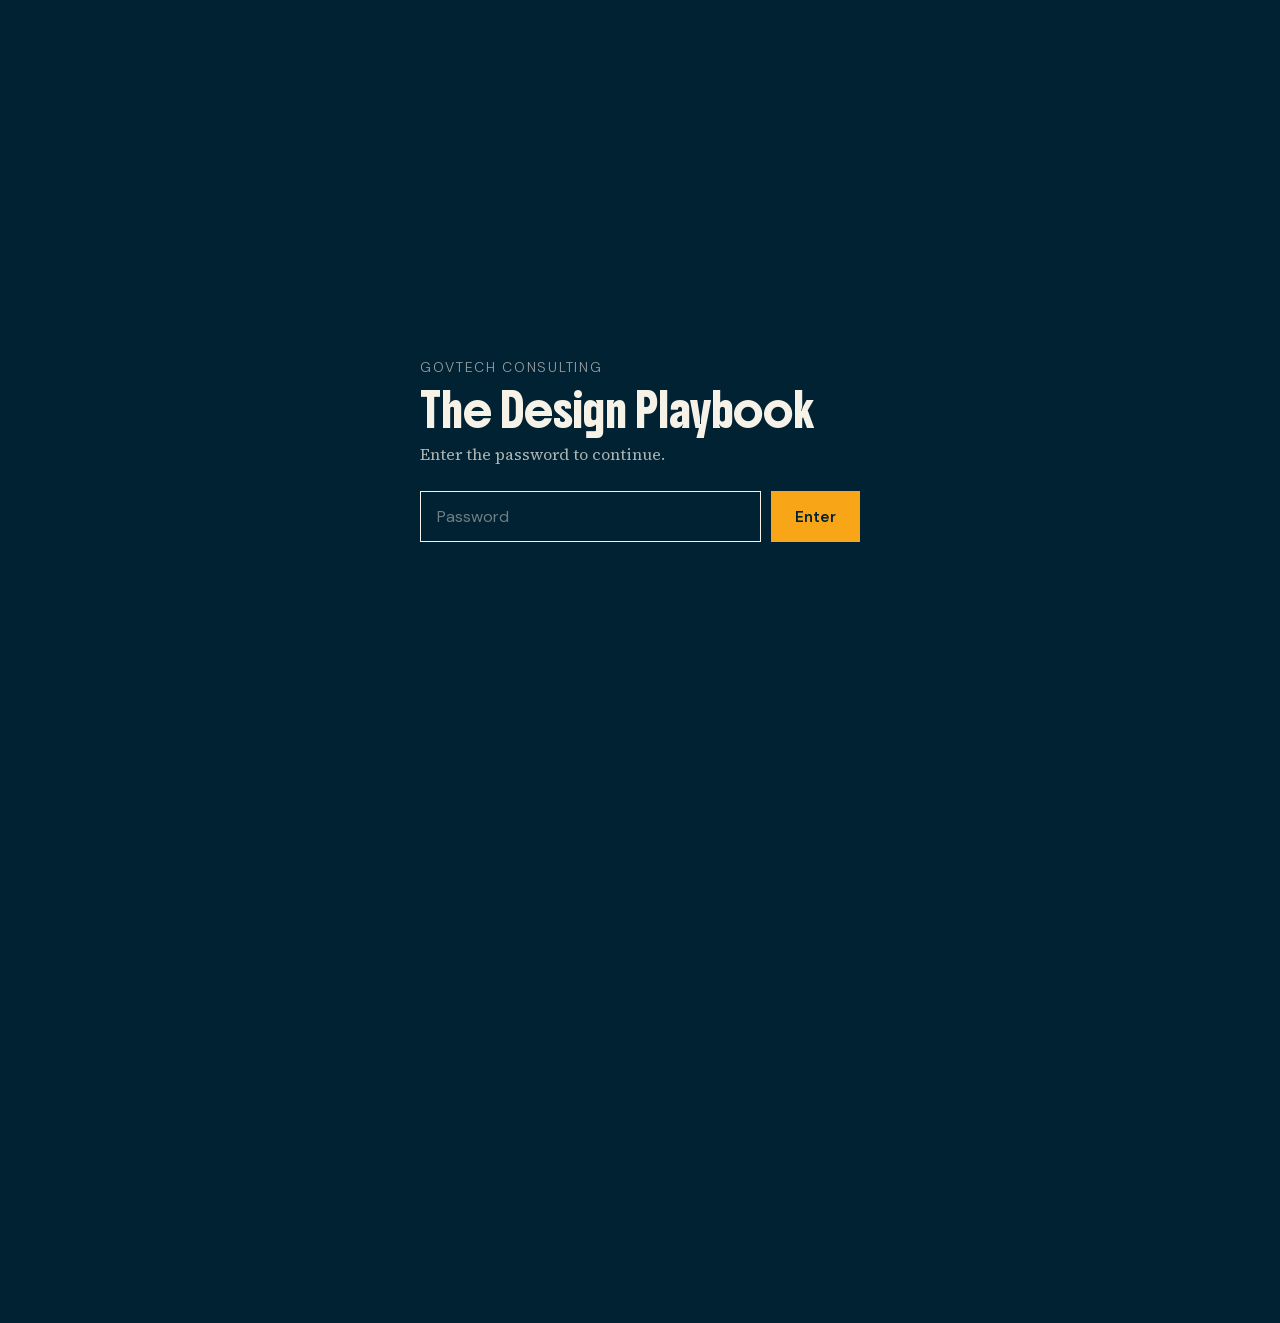
==== foreword.html @ 4722b7f3 "fix(foreword): title near rail + full-width banner on wide screens Move the title + banner out of th" ====
<!DOCTYPE html>
<html lang="en">
<head>
  <meta charset="UTF-8" />
  <meta name="viewport" content="width=device-width, initial-scale=1.0" />
  <title>Foreword — The Design Playbook</title>
  <meta name="description" content="Foreword to the GTC Design Playbook." />
  <link rel="icon" type="image/png" href="assets/favicon.png" />
  <link rel="preload" href="assets/fonts/DMSans.woff2" as="font" type="font/woff2" crossorigin />
  <link rel="preload" href="assets/fonts/Boldonse-Regular.woff2" as="font" type="font/woff2" crossorigin />
  <link rel="stylesheet" href="css/styles.css" />
  <link rel="stylesheet" href="css/chapter.css" />
  <script src="js/gate.js"></script>
</head>
<body>
  <!-- ───────────────────────── LEFT RAIL (fixed) ─────────────────────────
       The vertical divider runs the full height; the rotated label, the hamburger
       (opens the bookshelf Menu) and the search icon ride in the rail. Lives OUTSIDE
       #smooth-wrapper so it stays viewport-anchored, like the menu/pinwheel. -->
  <!-- Top header: logo (→ home) + hamburger (opens the bookshelf Menu) -->
  <header class="topbar">
    <a class="topbar__logo" href="index.html" aria-label="The GTC Design Playbook — home">
      <img src="assets/playbook_logo.svg" alt="The GTC Design Playbook" />
    </a>
    <button class="topbar__menu" type="button" data-menu-open aria-haspopup="dialog" aria-controls="menu" aria-label="Open playbook menu">
      <svg viewBox="0 0 24 24" width="24" height="24" fill="none" stroke="currentColor" stroke-width="2" stroke-linecap="round" stroke-linejoin="round" aria-hidden="true">
        <line class="bar bar-top" x1="3" y1="7" x2="21" y2="7" /><line class="bar bar-mid" x1="3" y1="12" x2="21" y2="12" /><line class="bar bar-bot" x1="3" y1="17" x2="21" y2="17" />
      </svg>
    </button>
  </header>

  <div class="rail" aria-label="Section navigation">
    <span class="rail__divider" aria-hidden="true"></span>
    <p class="rail__label">foreword</p>
  </div>

  <!-- ScrollSmoother wrapper — content scrolls; rail + menu stay fixed outside -->
  <div id="smooth-wrapper">
    <div id="smooth-content">
      <main class="playbook">
        <section class="page-body foreword chapter-panel--foreword">
          <!-- Title + banner are direct children of the full-width .page-body so they
               position against the viewport rail (not the centred 1440 canvas); only
               the copy stays inside the canvas. -->
          <h1 class="foreword__title reveal">Foreword</h1>
          <img class="foreword__graphic reveal" src="assets/foreword_Graphic.png"
               width="1440" height="291" alt="" />
          <div class="page-body__canvas">
            <article class="copy foreword__copy">
              <h2 class="subsection-head reveal">For us, the GTC Design Team</h2>
              <p class="reveal">This playbook is for us, the GovTech Consulting Design team. We focus on a specific part of design: discovery and creating the conditions for action. Not building, not developing. We work upstream, where the problem gets defined and the direction gets set. If you&rsquo;re on the team, this is your document.</p>

              <h2 class="subsection-head reveal">Open for a reason</h2>
              <p class="reveal">Because good thinking gets sharper with honest reactions. We made it public so anyone can read it, push back on it, or bring it up over a meal. That kind of conversation is exactly what we&rsquo;re hoping for.</p>

              <h2 class="subsection-head reveal">Not a methods guide</h2>
              <p class="reveal">You won&rsquo;t find research techniques or workshop instructions here. What you will find is our point of view: on what design actually is and where it&rsquo;s going, on why discovery is changing more dramatically than most people realise, on why prototyping means building to test and not building to release, on how the lines between design, product, and engineering are shifting, and on what it means to do all of this in government, for the public, at this particular moment in time.</p>

              <h2 class="subsection-head reveal">Always in draft</h2>
              <p class="reveal">This is not an excuse to leave things unfinished. It&rsquo;s a declaration that we are in a moment of genuine flux, learning by doing, testing what we believe, and updating this as we go. Every project is a prototype. So is this.</p>
            </article>
          </div>
        </section>
      </main>
    </div><!-- /#smooth-content -->
  </div><!-- /#smooth-wrapper -->

  <!-- ───────────────────────── MENU (bookshelf overlay) — shared with index.html ───────────────────────── -->
  <div class="menu" id="menu" role="dialog" aria-modal="true" aria-label="Playbook menu" hidden>
    <!-- Right-side drawer: scrim (click-to-close) + chalk card of chapter rows. Swipes in
         from the right; on close the rows fall away (see menuScene in js/main.js). The
         close control is the topbar hamburger (morphs to an X) / the scrim / Esc. -->
    <div class="menu__scrim" data-menu-close aria-hidden="true"></div>
    <nav class="menu__drawer" aria-label="Chapters" tabindex="-1">
      <p class="menu__eyebrow">The Design Playbook</p>
      <ul class="menu__list">
        <li class="menu__item">
          <a class="menu__row" data-href="why-we-exist.html" href="why-we-exist.html">
            <span class="menu__icon">
              <img class="menu__icon-base" src="assets/menu_1.svg" alt="" />
              <img class="menu__icon-hover" src="assets/menu_1_hover.svg" alt="" aria-hidden="true" />
            </span>
            <span class="menu__text">
              <span class="menu__num">01</span>
              <span class="menu__title">Why we exist, and the moment</span>
            </span>
          </a>
        </li>
        <li class="menu__item">
          <a class="menu__row" data-href="our-point-of-view.html" href="our-point-of-view.html">
            <span class="menu__icon">
              <img class="menu__icon-base" src="assets/menu_2.svg" alt="" />
              <img class="menu__icon-hover" src="assets/menu_2_hover.svg" alt="" aria-hidden="true" />
            </span>
            <span class="menu__text">
              <span class="menu__num">02</span>
              <span class="menu__title">Our point of view</span>
            </span>
          </a>
        </li>
        <li class="menu__item">
          <a class="menu__row" data-href="stages-of-a-project.html" href="stages-of-a-project.html">
            <span class="menu__icon">
              <img class="menu__icon-base" src="assets/menu_3.svg" alt="" />
              <img class="menu__icon-hover" src="assets/menu_3_hover.svg" alt="" aria-hidden="true" />
            </span>
            <span class="menu__text">
              <span class="menu__num">03</span>
              <span class="menu__title">Stages of a project</span>
            </span>
          </a>
        </li>
        <li class="menu__item">
          <span class="menu__row menu__row--soon" aria-disabled="true">
            <span class="menu__icon">
              <img class="menu__icon-base" src="assets/menu_4.svg" alt="" />
            </span>
            <span class="menu__text">
              <span class="menu__num">04</span>
              <span class="menu__title">How we work as a team</span>
              <span class="menu__soon">Coming soon</span>
            </span>
          </span>
        </li>
      </ul>
    </nav>
  </div>

  <script src="vendor/gsap.min.js"></script>
  <script src="vendor/ScrollTrigger.min.js"></script>
  <script src="vendor/ScrollSmoother.min.js"></script>
  <script src="vendor/CustomEase.min.js"></script>
  <script src="vendor/CustomWiggle.min.js"></script>
  <script type="module" src="js/main.js"></script>
  <script type="module" src="js/chapter.js"></script>
</body>
</html>
---- css/styles.css ----
/* ============================================================================
   GTC — The Design Playbook
   Header build · tokens, type system, layout, motion base
   ========================================================================== */

/* ---------- Fonts ---------- */
@font-face {
  font-family: "Boldonse";
  src: url("../assets/fonts/Boldonse-Regular.woff2") format("woff2");
  font-weight: 400;
  font-style: normal;
  font-display: swap;
}
@font-face {
  font-family: "DM Sans";
  src: url("../assets/fonts/DMSans.woff2") format("woff2-variations");
  font-weight: 100 1000;
  font-stretch: 75% 125%;
  font-style: normal;
  font-display: swap;
}
@font-face {
  font-family: "Source Serif 4";
  src: url("../assets/fonts/SourceSerif4.woff2") format("woff2-variations");
  font-weight: 200 900;
  font-style: normal;
  font-display: swap;
}
@font-face {
  font-family: "Source Serif 4";
  src: url("../assets/fonts/SourceSerif4-Italic.woff2") format("woff2-variations");
  font-weight: 200 900;
  font-style: italic;
  font-display: swap;
}

/* ---------- Tokens ---------- */
:root {
  --midnight: #012233;
  --chalk: #f6f2e7;

  /* Menu palette (Figma) */
  --blue: #4f94cf;
  --orange: #f9a518;
  --gray3: #c7c7cc;
  --book-dark: rgba(27, 31, 38, 0.72);
  --book-grad: linear-gradient(180deg, #4f94cf 59.62%, #aed3ed 100%); /* interactive book bg */
  --book-soon: #585a5c;    /* book 4 "coming soon" */

  /* Flower-petal + page accents (Figma) */
  --sky: #73aae5;          /* blue petal */
  --pink: #f394be;         /* pink petal */
  --skeleton: #d9d9d9;     /* TOC placeholder bars */
  --toc-gray: rgba(27, 31, 38, 0.47); /* inactive TOC row */

  --font-display: "Boldonse", system-ui, sans-serif;
  --font-sans: "DM Sans", system-ui, sans-serif;
  --font-serif: "Source Serif 4", Georgia, serif;

  /* Reference width = 1440. Fluid scale helper. */
  --ref: 1440;

  /* Title sizing (Opening_Title.svg native = 606 × 230) */
  --title-w: min(606px, 80vw);

  --ease-out: cubic-bezier(0.22, 1, 0.36, 1);
}

/* ---------- Reset ---------- */
*,
*::before,
*::after { box-sizing: border-box; }

html { -webkit-text-size-adjust: 100%; }

body {
  margin: 0;
  background: var(--chalk);
  color: var(--midnight);
  font-family: var(--font-sans);
  font-optical-sizing: auto;
  font-variation-settings: "opsz" 14;
  -webkit-font-smoothing: antialiased;
  text-rendering: optimizeLegibility;
  overflow-x: hidden;
}

img { display: block; max-width: 100%; }

/* ============================================================================
   TYPE SYSTEM  (letterSpacing tokens are % of font-size)
   ========================================================================== */

/* Subheading / eyebrow — DM Sans Light 20 / +2% / uppercase */
.eyebrow {
  margin: 0;
  font-family: var(--font-sans);
  font-weight: 300;
  font-size: clamp(0.75rem, 1.39vw, 1.25rem);
  line-height: 1;
  letter-spacing: 0.02em;
  text-transform: uppercase;
  color: var(--midnight);
}

/* Subtitle — DM Sans Medium 20 / 0 */
.subtitle {
  margin: 0;
  font-family: var(--font-sans);
  font-weight: 500;
  font-size: clamp(0.9375rem, 1.39vw, 1.25rem);
  line-height: 1.3;
  letter-spacing: 0;
  text-align: center;
}

/* Heading — DM Sans Bold 64 / 100% / −2% */
.heading {
  margin: 0;
  font-family: var(--font-sans);
  font-weight: 700;
  font-size: clamp(1.9rem, 3.05vw, 2.75rem);
  line-height: 1.04;
  letter-spacing: -0.02em;
  color: var(--midnight);
}

/* Body — Source Serif 4 Regular 16 / normal / −0.16px */
.body {
  font-family: var(--font-serif);
  font-weight: 400;
  font-size: 16px;
  line-height: normal;
  letter-spacing: -0.16px;
  color: #000;
}
.body p { margin: 0 0 1.5em; }
.body p:last-child { margin-bottom: 0; }

/* Quote — Source Serif 4 Italic 16 / normal / −0.16px */
.body__italic {
  font-style: italic;
  font-size: 16px;
  line-height: normal;
  letter-spacing: -0.16px;
  color: #000;
  margin-top: 2em !important;
}

/* ============================================================================
   HERO  (Cover 1 → reveal stage)  · reference frame 1440 × 1024
   ========================================================================== */
.hero {
  position: relative;
  height: 100svh;
  width: 100%;
}

.hero__stage {
  position: absolute;
  inset: 0;
  overflow: hidden;
}

/* Eyebrow — Figma top:49 / 1024 ≈ 4.78% (centred without transform, GSAP-safe) */
.eyebrow--top {
  position: absolute;
  top: 4.78vh;
  left: 0;
  right: 0;
  z-index: 2;
  text-align: center;
  white-space: nowrap;
}

/* Clouds — Rectangle_*.svg gradient blocks (0.3 opacity baked in), softly blurred and
   slowly drifting (cloudDrift in main.js). Positions = Figma visible top-left of each. */
.clouds {
  position: absolute;
  inset: 0;
  z-index: 0;
  pointer-events: none;
}
.cloud {
  --enter: 0;            /* load-in factor (0→1, raised by loadTl); ×edge-fade = opacity */
  position: absolute;
  height: auto;
  filter: blur(5px);
  will-change: transform, opacity;
}
.cloud--1 { left: 0;       top: 0;       width: 31.25vw; }  /* R1 (0,0) blue */
.cloud--2 { left: 14.17%;  top: 14.26vh; width: 31.25vw; }  /* R2 (204,146) orange */
.cloud--3 { left: 45.62%;  top: 0;       width: 31.25vw; }  /* R3 (657,−67→0) orange */
.cloud--4 { left: 57.57%;  top: 18.46vh; width: 31.25vw; }  /* R4 (829,189) orange */
.cloud--5 { left: 66.8%;   top: 4.78vh;  width: 33.19vw; }  /* R5 (962,49) blue */

/* Lockup row — pinwheel slot + title, centred as a group; shifts up on scroll (GSAP y).
   CSS centres it; main.js sets xPercent/yPercent so GSAP owns the transform. */
.lockup-row {
  position: absolute;
  left: 50%;
  top: 50%;
  z-index: 2;
  transform: translate(-50%, -50%);
  display: flex;
  align-items: center;
  gap: clamp(12px, 1.67vw, 24px);
  will-change: transform;
}
/* Slot — the 298² square the fixed pinwheel traveler aligns to (invisible spacer). */
.pinwheel-slot {
  display: block;
  flex: 0 0 auto;
  width: clamp(190px, 20.7vw, 298px);
  aspect-ratio: 1 / 1;
}
/* Title — Boldonse 55 / navy / +0.55px / uppercase, two lines (Figma line-height 85px). */
.lockup {
  margin: 0;
  font-family: var(--font-display);
  font-weight: 400;
  font-size: clamp(30px, 3.82vw, 55px);
  line-height: 1.45;
  letter-spacing: 0.01em;
  text-transform: uppercase;
  color: var(--midnight);
  white-space: nowrap;
}

/* Top-left brand mark — appears only in the after-scroll state (same SVG as the
   chapter-page topbar). Hidden on the cover; faded in by heroScene's master. */
.home-logo {
  position: absolute;
  top: clamp(28px, 4.7vh, 48px);
  left: clamp(22px, 3.3vw, 48px);
  z-index: 3;
  width: clamp(112px, 9.9vw, 142px);
  line-height: 0;
}
.home-logo img { width: 100%; height: auto; display: block; }

/* After-scroll reveal column (Figma "Text Box") — pinwheel slot + header + body,
   anchored in the band ABOVE the bottom shelf. Absolutely positioned so it never
   disturbs the cover lockup; hidden on load, revealed by the scroll master.
   Layout note: positioned with vh + sized with vh-aware clamps so it scales with the
   viewport height (px-sized content at a fixed vh top is what let the body run into the
   books on short/wide screens). `bottom` reserves the 340px shelf band + a gap, and the
   content vertically centres in the remaining band, biased high. */
.intro-reveal {
  position: absolute;
  top: 0;
  bottom: 340px;                       /* = the bottom shelf's height, so the band is
                                          exactly [viewport top → shelf top] and the
                                          content centres with equal space above/below */
  left: 50%;
  transform: translateX(-50%);
  z-index: 3;
  width: min(604px, 90vw);
  display: flex;
  flex-direction: column;
  align-items: center;
  justify-content: center;
  gap: clamp(10px, 1.9vh, 24px);
  text-align: center;
}
/* Scrolled pinwheel slot — the target the traveler shrinks to (invisible). vh-aware so
   it shrinks on short viewports along with the type. */
.pinwheel-slot--scrolled {
  width: clamp(72px, min(8.4vw, 12vh), 120px);
  aspect-ratio: 1 / 1;
}
/* Header — Boldonse, two lines, each clipped for the wipe reveal. Caps at 36 (Figma) but
   shrinks on short viewports so the block fits above the shelf. */
.intro__head {
  margin: 0;
  font-family: var(--font-display);
  font-weight: 400;
  font-size: clamp(22px, min(2.9vw, 4vh), 36px);
  line-height: 1.3;
  letter-spacing: 0;
  color: var(--midnight);
}
/* Boldonse's tall caps + descenders (comma, g) overflow the line box, so a bare
   overflow:hidden clip cuts the glyph tops/bottoms. Pad the clip box vertically to
   give them room (the span push-down measures this padded height, so it still hides). */
.intro__head .line {
  display: block;
  overflow: hidden;
  padding-block: 0.2em;
}
.intro__head .line > span { display: block; will-change: transform; }
/* Body — Source Serif / 518px / centred (Figma body copy). vh-aware so it shrinks a
   little on short viewports to keep the block clear of the shelf. */
.intro__body {
  width: min(518px, 100%);
  font-family: var(--font-serif);
  font-weight: 400;
  font-size: clamp(13px, min(1.1vw, 1.7vh), 16px);
  line-height: 1.5;
  letter-spacing: -0.32px;
  color: #000;
}
.intro__body p { margin: 0; }
.intro__body p + p { margin-top: 1.25em; }
.intro__body em { font-style: italic; }

/* Arrow — Figma top:934 / 1024 ≈ 91.2% ; native 57 × 45 */
.arrow {
  position: absolute;
  top: 91.2vh;
  left: 0;
  right: 0;
  z-index: 2;
  width: clamp(40px, 3.96vw, 57px);
  height: auto;
  margin-inline: auto;
}

/* ============================================================================
   HOME SHELF  (section books — rise in on scroll, settle flush to the bottom)
   Reuses the .book / .spine system; same 1022px centred group as the menu shelf.
   ========================================================================== */
.home-shelf {
  position: absolute;
  left: 50%;
  bottom: 0;
  z-index: 2;
  width: 1022px;                     /* 4×188 + 3×90 */
  height: 340px;
  transform: translateX(-50%);
}
/* Home books use a smaller icon than the menu → room for the date + clear spacing. */
.home-shelf .book__icon { width: 70px; height: 70px; }
/* Drop book 4's "(Coming soon)" down to the same level as the dates on books 1–3. */
.home-shelf .book__soon { margin-top: 46px; }

/* "Last updated:" line — hidden for now (kept in markup for easy re-enable). */
.book__updated {
  display: none;
  position: absolute;
  top: 208px;
  left: 50%;
  transform: translateX(-50%);
  width: 140px;
  text-align: center;
  font-family: var(--font-serif);
  font-style: italic;
  font-weight: 400;
  font-size: 13px;
  line-height: 1.3;
  letter-spacing: 0;
  color: rgba(246, 242, 231, 0.85);
}

/* ============================================================================
   PINWHEEL TRAVELER  (fixed, JS-controlled — rises in on load and aligns to
   the lockup slot, then idles spinning in the "wind")
   ========================================================================== */
.pinwheel {
  position: fixed;
  left: 0;
  top: 0;
  z-index: 5;
  pointer-events: none;
  will-change: transform;
}
.pinwheel__spin {
  width: 100%;
  transform-origin: 50% 50%;
  will-change: transform;
}
.pinwheel__spin img { width: 100%; height: auto; }

/* Load: the eyebrow / title / clouds / arrow stay hidden on bare chalk while the
   pinwheel rises + spins; the load timeline (main.js) reveals them once it settles.
   Reduced motion shows them immediately. (All home-only selectors.) */
.js .eyebrow--top,
.js .lockup,
.js .cloud,
.js #arrow { opacity: 0; }
/* The after-scroll reveal is hidden on the cover state (revealed by the scroll master).
   Hide the body's paragraphs (not the container) — the master animates the <p>s. */
.js .home-logo,
.js .intro__body p { opacity: 0; }
.js .intro__head .line > span { transform: translateY(110%); }
@media (prefers-reduced-motion: reduce) {
  /* No scroll choreography → present the after-scroll composition statically so the
     header/body copy is reachable. Clouds stay; the cover-only bits are hidden. */
  .js .cloud,
  .js .home-logo,
  .js .intro__body p { opacity: 1; }
  .js .eyebrow--top,
  .js .lockup,
  .js #arrow { opacity: 0; }
  .js .intro__head .line > span { transform: none; }
}

/* ============================================================================
   MAGNETIC BUTTON COMPONENT  ("True button")
   .mag-zone = the magnetic field · .mag-btn = pill (transform target) wrapping a
   .mag-btn__bg fill layer + a .label. On hover the pill and label parallax toward
   the cursor at different strengths (see magneticButtons() in main.js).
   Variants: --explore (Figma 2008:147 pill) · --back (menu back button).
   ========================================================================== */
.mag-zone {
  display: flex;
  align-items: center;
  justify-content: center;
}
.mag-btn {
  position: relative;
  display: flex;
  align-items: center;
  justify-content: center;
  border: none;
  border-radius: 999px;
  background: transparent;          /* fill lives on .mag-btn__bg */
  overflow: hidden;                 /* clip the parallaxing label to the pill */
  cursor: pointer;
  will-change: transform;
}
.mag-btn__bg {
  position: absolute;
  inset: 0;
  z-index: 0;
  border-radius: inherit;
}
.mag-btn .label {
  position: relative;
  z-index: 1;
  pointer-events: none;
  font-family: var(--font-sans);
  line-height: normal;
  text-transform: uppercase;
  white-space: nowrap;
  will-change: transform;
}
.mag-btn:focus-visible { outline: 2px solid var(--midnight); outline-offset: 4px; }

/* ============================================================================
   MENU  (right-side drawer overlay) — scrim + a chalk card that swipes in from the
   right. On close the chapter rows fall away while the card fades (see menuScene in
   js/main.js). One shared block per page (playbook + chapter pages). The bookshelf
   .book system below is kept — index.html's landing shelf still uses it.
   ========================================================================== */
.menu {
  position: fixed;
  inset: 0;
  z-index: 50;
  display: block;
}
.menu[hidden] { display: none; }

/* Dimmed backdrop — click to close (carries data-menu-close). */
.menu__scrim {
  position: absolute;
  inset: 0;
  background: rgba(1, 34, 51, 0.4);   /* midnight scrim */
  cursor: pointer;
}

/* The drawer — a floating card pinned to the top-right with even spacing, sized to
   its contents. overflow:visible so the rows can fall past it on close. The chalk
   panel itself is the ::before layer, faded independently of the falling rows via
   the GSAP-driven --card-bg-o (kept off the rows so they stay solid as they drop). */
.menu__drawer {
  --card-bg-o: 1;
  position: absolute;
  top: 16px;
  right: 16px;
  bottom: auto;
  width: clamp(320px, 92vw, 440px);
  color: var(--midnight);
  padding: clamp(20px, 3vh, 28px);
  overflow: visible;
  outline: none;
}
.menu__drawer::before {
  content: "";
  position: absolute;
  inset: 0;
  z-index: 0;
  background: var(--chalk);
  border-radius: 16px;                                 /* all four corners */
  box-shadow: 0 18px 50px rgba(1, 34, 51, 0.18);
  opacity: var(--card-bg-o, 1);
}

.menu__eyebrow {
  position: relative;
  z-index: 1;
  margin: 0 0 clamp(16px, 3.5vh, 30px);
  font-family: var(--font-sans);
  font-weight: 300;
  font-size: 14px;
  letter-spacing: 0.12em;
  text-transform: uppercase;
  color: var(--midnight);
  opacity: 0.6;
}

.menu__list {
  position: relative;
  z-index: 1;                /* above the ::before card so falling rows stay on top */
  list-style: none;
  margin: 0;
  padding: 0;
  display: flex;
  flex-direction: column;
}

/* A chapter row — mono icon left, number + title right. */
.menu__row {
  display: flex;
  align-items: center;
  gap: 18px;
  padding: clamp(14px, 2vh, 20px) 8px;
  text-decoration: none;
  color: var(--midnight);
  border-bottom: 1px solid rgba(1, 34, 51, 0.1);
  border-radius: 10px;
  transition: background 0.25s ease, color 0.25s ease, transform 0.25s ease;
}
.menu__item:last-child .menu__row { border-bottom: 0; }

.menu__icon {
  position: relative;
  flex: 0 0 auto;
  width: 56px;
  height: 56px;
}
.menu__icon img {
  position: absolute;
  inset: 0;
  width: 100%;
  height: 100%;
  object-fit: contain;
}
.menu__icon-hover { opacity: 0; transition: opacity 0.25s ease; }

.menu__text {
  display: flex;
  flex-direction: column;
  gap: 3px;
}
.menu__num {
  font-family: var(--font-sans);
  font-weight: 500;
  font-size: 12px;
  letter-spacing: 0.14em;
  opacity: 0.5;
}
.menu__title {
  font-family: var(--font-sans);
  font-weight: 600;
  font-size: clamp(18px, 2.4vw, 22px);
  line-height: 1.15;
  letter-spacing: -0.01em;
}
.menu__soon {
  font-family: var(--font-sans);
  font-weight: 500;
  font-size: 12px;
  opacity: 0.6;
  margin-top: 2px;
}

/* Hover / focus — orange accent, colour icon, slight nudge (interactive rows only). */
@media (hover: hover) {
  a.menu__row:hover {
    background: rgba(249, 165, 24, 0.1);
    color: var(--orange);
    transform: translateX(4px);
  }
  a.menu__row:hover .menu__icon-hover { opacity: 1; }
  a.menu__row:hover .menu__num { opacity: 0.85; }
}
a.menu__row:focus-visible {
  outline: 3px solid var(--orange);
  outline-offset: 2px;
  color: var(--orange);
}
a.menu__row:focus-visible .menu__icon-hover { opacity: 1; }

.menu__row--soon { opacity: 0.45; cursor: default; }

/* Decorative gray book-spines (the book_element_*.svg vectors), behind the books,
   bottom-aligned and shorter (294px) than the 340px cards. Placed in the 5 gaps. */
.shelf__spines { position: absolute; inset: 0; z-index: 0; }
.spine {
  position: absolute;
  bottom: 0;
  left: var(--x);
  width: var(--w);
  height: 294px;
}

/* ---- Book card (188 × 340, sharp corners) ---- */
.book {
  position: absolute;
  bottom: 0;
  left: var(--book-x);
  width: 188px;
  height: 340px;
  z-index: 1;
  padding: 0;
  border: 0;
  border-radius: 0;                  /* sharp corners */
  background: var(--book-grad);
  cursor: pointer;
  font: inherit;
  color: inherit;
  text-align: left;
  will-change: transform;
  transition: background 0.3s ease;
}
.book--soon { background: var(--book-soon); cursor: default; }

.book__inner {
  position: absolute;
  inset: 0;
  z-index: 1;                  /* content sits above the orange hover-fill overlay */
  overflow: hidden;
  will-change: transform;
}

/* Orange hover fill — a separate layer faded via opacity, so the change reads as a
   smooth cross-fade (a gradient→solid `background` transition can't interpolate). */
.book--interactive::before {
  content: "";
  position: absolute;
  inset: 0;
  z-index: 0;
  background: var(--orange);
  opacity: 0;
  transition: opacity 0.45s ease;
  pointer-events: none;
}

.book__num {
  position: absolute;
  top: 19px;
  left: 0;
  right: 0;
  text-align: center;
  font-family: var(--font-display);
  font-weight: 400;
  font-size: 36px;
  line-height: 1;
  color: var(--chalk);
}
.book__rule {
  position: absolute;
  top: 98px;
  left: 50%;
  transform: translateX(-50%);
  width: 140px;
  height: 2px;
  background: rgba(246, 242, 231, 0.55);
}
.book__title {
  position: absolute;
  top: 110px;
  left: 50%;
  transform: translateX(-50%);
  width: 140px;
  text-align: center;
  font-family: var(--font-sans);
  font-weight: 700;
  font-size: 20px;
  line-height: 1.3;
  letter-spacing: -0.4px;
  color: #fff;
}
/* "(Coming soon)" — italic serif, matching the "Last updated" style. */
.book__soon {
  display: block;
  margin-top: 11px;
  font-family: var(--font-serif);
  font-style: italic;
  font-weight: 400;
  font-size: 13px;
  line-height: 1.3;
  letter-spacing: 0;
  text-transform: none;
  color: rgba(246, 242, 231, 0.85);
}
.book__icon {
  position: absolute;
  bottom: 22px;
  left: 50%;
  transform: translateX(-50%);
  width: 100px;
  height: 100px;
}
.book__icon img {
  position: absolute;
  inset: 0;
  width: 100%;
  height: 100%;
  object-fit: contain;
  transition: opacity 0.45s ease;
}
.book__icon-hover { opacity: 0; }

/* Hover (interactive books only) — colour + icon swap. The raise (y) and sway
   (rotation) are owned by GSAP; .is-hover is set by JS and mirrored by :hover. */
@media (hover: hover) {
  .book--interactive:hover::before,
  .book--interactive.is-hover::before { opacity: 1; }
  .book--interactive:hover .book__icon-base,
  .book--interactive.is-hover .book__icon-base { opacity: 0; }
  .book--interactive:hover .book__icon-hover,
  .book--interactive.is-hover .book__icon-hover { opacity: 1; }
}
.book--interactive:focus-visible { outline: 3px solid var(--midnight); outline-offset: 3px; }

/* ---------- Password gate (js/gate.js) ----------
   While locked, the <html> carries .gtc-locked: hide the page entirely and show
   only the fixed gate overlay. The site modules don't boot while locked, so this
   is purely a visual cover — nothing animates behind it. */
html.gtc-locked { background: var(--midnight); }
html.gtc-locked body { visibility: hidden; }   /* hide the page; gate re-shows itself below */

.gtc-gate {
  visibility: visible;                          /* override the hidden body */
  position: fixed;
  inset: 0;
  z-index: 9999;
  display: grid;
  place-items: center;
  padding: 24px;
  background: var(--midnight);
}
.gtc-gate__card {
  width: min(440px, 100%);
  text-align: left;
}
.gtc-gate__eyebrow {
  margin: 0 0 14px;
  font-family: var(--font-sans);
  font-weight: 300;
  font-size: 14px;
  letter-spacing: 0.12em;
  text-transform: uppercase;
  color: rgba(246, 242, 231, 0.6);
}
.gtc-gate__title {
  margin: 0 0 12px;
  font-family: var(--font-display);
  font-weight: 400;
  font-size: clamp(22px, 3.4vw, 32px);
  line-height: 1.3;
  color: var(--chalk);
}
.gtc-gate__hint {
  margin: 0 0 26px;
  font-family: var(--font-serif);
  font-size: 16px;
  color: rgba(246, 242, 231, 0.7);
}
.gtc-gate__row { display: flex; gap: 10px; }
.gtc-gate__input {
  flex: 1;
  min-width: 0;
  padding: 14px 16px;
  border: 1px solid rgba(246, 242, 231, 0.3);
  background: transparent;
  color: var(--chalk);
  font-family: var(--font-sans);
  font-size: 16px;
  outline: none;
}
.gtc-gate__input::placeholder { color: rgba(246, 242, 231, 0.45); }
.gtc-gate__input:focus { border-color: var(--chalk); }
.gtc-gate__btn {
  flex: none;
  padding: 14px 24px;
  border: 0;
  cursor: pointer;
  background: var(--orange);
  color: var(--midnight);
  font-family: var(--font-sans);
  font-weight: 600;
  font-size: 15px;
  letter-spacing: 0.02em;
  transition: background 0.2s ease;
}
.gtc-gate__btn:hover { background: #ffb733; }
.gtc-gate__error {
  margin: 16px 0 0;
  font-family: var(--font-sans);
  font-size: 14px;
  color: #ff9b9b;
}
.gtc-gate--shake .gtc-gate__card { animation: gtc-shake 0.4s; }
@keyframes gtc-shake {
  10%, 90% { transform: translateX(-2px); }
  20%, 80% { transform: translateX(4px); }
  30%, 50%, 70% { transform: translateX(-8px); }
  40%, 60% { transform: translateX(8px); }
}
@media (prefers-reduced-motion: reduce) {
  .gtc-gate--shake .gtc-gate__card { animation: none; }
}
---- css/chapter.css ----
/* ============================================================================
   "Why we exist, and the moment" — interior page
   Layered on top of styles.css (tokens, @font-face, type system, .menu/.book,
   .mag-zone all come from there). Reference frame = 1440 wide; hero band 1024.
   ========================================================================== */

body { background: var(--chalk); }

/* ---------------------------------------------------------------------------
   Left rail (fixed) — divider + rotated label + hamburger (opens menu) + search
   --------------------------------------------------------------------------- */
.rail {
  position: fixed;
  inset: 0 auto 0 0;          /* top:0 bottom:0 left:0 */
  width: 94px;
  z-index: 40;
  pointer-events: none;        /* only the controls catch the pointer */
}
.rail > * { pointer-events: auto; }

.rail__divider {
  position: absolute;
  top: 96px;                   /* starts below the top header so the logo never crosses it */
  bottom: 0;
  right: 0;
  width: 1px;
  background: rgba(1, 34, 51, 0.15);
}

/* Vertical label, reads bottom → top — anchored to the bottom of the viewport.
   Rotated -90° about its left-top, so it grows upward from that origin; placing the
   origin 24px from the bottom puts the first letter 24px above the bottom edge. */
.rail__label {
  position: absolute;
  top: calc(100% - 40px);      /* origin 40px from the viewport bottom (JS keeps it in sync) */
  left: 36px;
  margin: 0;
  transform-origin: left top;
  transform: rotate(-90deg);
  white-space: nowrap;
  font-family: var(--font-sans);
  font-weight: 300;
  font-size: 20px;
  line-height: 1;
  letter-spacing: 0.4px;       /* +2% of 20px */
  text-transform: uppercase;
  color: var(--rail-fg, var(--midnight));   /* chalk on dark heroes */
}

/* Hamburger — blue square, vertically centred in the rail */
.rail__menu {
  position: absolute;
  left: 0;
  top: 50%;
  transform: translateY(-50%);
  width: 94px;
  height: 95px;
  display: grid;
  place-items: center;
  border: 0;
  background: var(--blue);
  color: #fff;
  cursor: pointer;
  transition: background 0.25s ease;
}
.rail__menu:hover { background: #3f86c4; }
.rail__menu:focus-visible { outline: 3px solid var(--midnight); outline-offset: 3px; }

/* Search — bare icon, 20px above the rail bottom */
.rail__search {
  position: absolute;
  left: 50%;
  transform: translateX(-50%);
  bottom: 20px;
  width: 50px;
  height: 50px;
  display: grid;
  place-items: center;
  border: 0;
  background: transparent;
  color: var(--rail-fg, var(--midnight));   /* chalk on dark heroes */
  cursor: pointer;
}
.rail__search:focus-visible { outline: 2px solid var(--midnight); outline-offset: 4px; }
.lucide { display: block; }

/* The rail (divider + bottom label) shows only over the chalk body. JS (railReveal in
   js/chapter.js) is the single owner of its clip: it clips the rail to the chalk band so
   the coloured chapter heroes occlude it — the incoming hero rising over the outgoing
   chapter eats the rail bottom→top, just as it covers the rest of that chapter. */
.rail { will-change: clip-path; }

/* ---------------------------------------------------------------------------
   Top header — logo (→ home) top-left, hamburger (opens the Menu) top-right.
   Fixed over the coloured hero and the body; ABOVE the menu overlay (z 50) so the
   hamburger stays visible/clickable and morphs to an X while the drawer is open.
   --------------------------------------------------------------------------- */
.topbar {
  position: fixed;
  top: 0;
  left: 0;
  right: 0;
  z-index: 60;
  display: flex;
  align-items: center;
  justify-content: space-between;
  padding: clamp(20px, 2.6vh, 30px) clamp(22px, 3vw, 44px);
  pointer-events: none;          /* only the controls catch the pointer */
}
.topbar__logo,
.topbar__menu { pointer-events: auto; }
.topbar__logo { display: block; }
.topbar__logo img { display: block; width: clamp(118px, 11vw, 157px); height: auto; }
.topbar__menu {
  display: grid;
  place-items: center;
  width: 24px;
  height: 24px;
  padding: 0;
  border: 0;
  background: transparent;
  color: var(--midnight);
  cursor: pointer;
}
.topbar__menu:focus-visible { outline: 2px solid var(--midnight); outline-offset: 4px; }

/* ---------------------------------------------------------------------------
   HERO (orange cover)
   --------------------------------------------------------------------------- */
.page-hero {
  position: relative;
  min-height: 100vh;
  background: var(--hero-bg, var(--orange));   /* per-chapter theme (default C1 orange) */
  overflow: hidden;
}
.page-hero__title {
  position: absolute;
  left: clamp(22px, 3vw, 44px);          /* hug the left, aligned with the topbar logo */
  top: auto;
  bottom: clamp(40px, 7vh, 88px);        /* hug the bottom */
  margin: 0;
  font-family: var(--font-display);
  font-weight: 400;
  font-size: clamp(2.2rem, 5.2vw, 75px);
  line-height: 1.6;                      /* number + title stack */
  color: var(--hero-title, var(--chalk));
  z-index: 1;                            /* sits above the hero graphic */
}
/* Each span is one logical line; nowrap keeps single-phrase titles (C2/C3) on one row.
   C1's three short spans are unaffected. */
.page-hero__title span { display: block; white-space: nowrap; }

.hero-flower {
  position: absolute;
  top: 0;
  right: 0;                       /* anchored to the top-right corner */
  width: var(--flower-w, min(700px, 70vw));   /* per-chapter; default 700px, scales down */
  aspect-ratio: var(--flower-aspect, 549 / 554);
  z-index: 0;                     /* background layer, behind the title */
}
.hero-flower__spin { width: 100%; height: 100%; transform-origin: 50% 50%; will-change: transform; }
.hero-flower img { display: block; width: 100%; height: 100%; overflow: visible; }

/* ---------------------------------------------------------------------------
   BODY
   --------------------------------------------------------------------------- */
.page-body {
  position: relative;
  background: var(--chalk);
  padding-top: 48px;            /* 1024 hero band → 1072 first content row */
  padding-bottom: 180px;
}
.page-body__canvas {
  position: relative;
  width: min(1440px, 100%);
  margin-inline: auto;
}
/* display:contents → toc/flowercol participate directly in the canvas layout. */
.body-left { display: contents; }

/* ----- Table of contents (left column — pinned to follow scroll) -----
   Floated (in normal flow) so ScrollTrigger can pin it — CSS sticky/fixed can't
   survive the ScrollSmoother transform, and pinning fails on absolute/grid/flex
   children. The pin (js/why-we-exist.js) holds it through the body, then releases. */
.toc {
  float: left;
  width: 328px;
  margin-left: 132px;
}
.toc__label {
  margin: 0 0 9px;
  font-family: var(--font-sans);
  font-weight: 300;
  font-size: 16px;
  line-height: 1;
  letter-spacing: 0.02em;
  text-transform: uppercase;
  color: var(--midnight);
}
.toc__progress {
  position: relative;
  width: 161px;
  height: 11px;
  border-radius: 10px;
  background: var(--skeleton);
  overflow: hidden;
}
.toc__progress-fill {
  position: absolute;
  left: 0;
  top: 0;
  height: 100%;
  width: 38%;                  /* start; JS tracks scroll */
  border-radius: 10px;
  background: var(--accent, var(--orange));
}
.toc__list {
  list-style: none;
  margin: 12px 0 0;
  padding: 0;
  display: flex;
  flex-direction: column;
  gap: 5px;
}
.toc__list li { display: flex; flex-direction: column; gap: 5px; }

.toc__row {
  display: flex;
  align-items: center;
  gap: 14px;
  width: 305px;
  height: 60px;
  padding: 0 18px;
  background: var(--toc-gray);
  text-decoration: none;
  transition: background 0.3s ease;
}
.toc__row.is-active { background: var(--accent, var(--orange)); }
.toc__row:focus-visible { outline: 3px solid var(--midnight); outline-offset: 2px; }
.toc__num {
  flex: none;
  font-family: var(--font-display);
  font-weight: 400;
  font-size: 15px;
  line-height: 1;
  color: var(--chalk);
}
.toc__rule { flex: none; width: 1px; height: 45px; background: rgba(255, 255, 255, 0.65); }
.toc__title {
  font-family: var(--font-sans);
  font-weight: 600;
  font-size: 15px;
  line-height: 1.1;
  letter-spacing: -0.3px;
  text-transform: uppercase;
  color: #fff;
}

/* skeleton placeholder bars */
.toc__skeleton {
  display: block;
  width: 305px;
  height: 15px;
  background: var(--skeleton);
}
.toc__skeleton--b { width: 293px; margin-left: 12px; }
.toc__skeleton--e { width: 293px; margin-left: 12px; }
.toc__skeleton--f { width: 281px; margin-left: 18px; }

/* Sub-section rows — thinner "stacked books" under a section; accordion-opened
   only for the section you're reading (height animated by JS). Same row language
   as the main rows, just slimmer + indented + a lighter resting shade. */
.toc__sub {
  list-style: none;
  margin: 0;
  padding: 0;
  height: 0;            /* collapsed by default; JS animates to auto */
  overflow: hidden;
}
.toc__sub li { display: block; }
.toc__subrow {
  display: flex;
  align-items: center;
  width: 285px;                       /* narrower; right edge aligns with main rows */
  min-height: 34px;                   /* slimmer than the 60px main row */
  margin: 5px 0 0 20px;               /* stack gap + indent under the parent */
  padding: 6px 14px;
  background: rgba(27, 31, 38, 0.40); /* lighter than the main inactive row */
  text-decoration: none;
  transition: background 0.25s ease;
}
.toc__subrow:hover { background: rgba(27, 31, 38, 0.52); }
.toc__subrow.is-active { background: var(--accent, var(--orange)); }
.toc__subrow:focus-visible { outline: 2px solid var(--midnight); outline-offset: 2px; }
.toc__subtitle {
  font-family: var(--font-sans);
  font-weight: 600;
  font-size: 12px;
  line-height: 1.15;
  letter-spacing: 0.01em;
  text-transform: uppercase;
  color: #fff;
}

/* ----- Body copy (right column) ----- */
.copy {
  margin-left: 626px;
  width: 604px;
  padding-top: 78px;           /* 1150 − 1072 */
  color: var(--midnight);
}
.copy__heading {
  margin: 0 0 24px;
  font-family: var(--font-display);
  font-weight: 400;
  font-size: clamp(2rem, 3.35vw, 48px);
  line-height: 88px;            /* 183.333% of 48px — generous box, no glyph clipping */
  color: var(--accent, var(--orange));
}
.section-head {
  margin: 1.7em 0 0.55em;
  font-family: var(--font-sans);
  font-weight: 600;
  font-size: clamp(1.5rem, 2.2vw, 2rem);   /* H3 — 32px max, rem-based, 24px floor on mobile */
  line-height: 1.1;
  letter-spacing: -0.3px;
  color: var(--accent, var(--orange));
  scroll-margin-top: 120px;     /* anchor offset for TOC click-to-scroll */
}
.copy > .section-head:first-of-type { margin-top: 0; }
.copy p {
  margin: 0 0 1.1em;
  font-family: var(--font-serif);
  font-weight: 400;
  font-size: 16px;
  line-height: 1.45;
  letter-spacing: -0.16px;
  color: var(--midnight);
}
.copy p strong { font-weight: 700; }
.copy li strong { font-weight: 700; }   /* bold serif lead-ins on point-form bullets */

/* Lead — the opening paragraph of a chapter body (a touch larger) */
.copy .lead {
  font-size: 18px;
  line-height: 1.5;
  margin-bottom: 1.4em;
}

/* Sub-section heading — named sub-points within a section (secondary to .section-head) */
.subsection-head {
  margin: 1.5em 0 0.5em;
  font-family: var(--font-sans);
  font-weight: 600;
  font-size: clamp(1.25rem, 1.6vw, 1.375rem);   /* H4 — 22px max, rem-based */
  line-height: 1.25;
  letter-spacing: -0.2px;
  color: var(--midnight);
  scroll-margin-top: 120px;     /* anchor offset for TOC sub-link clicks */
}

/* Lists — serif body, custom markers */
.copy ul,
.copy ol {
  margin: 0 0 1.1em;
  padding: 0;
  list-style: none;
}
.copy li {
  position: relative;
  padding-left: 22px;
  margin-bottom: 0.5em;
  font-family: var(--font-serif);
  font-size: 16px;
  line-height: 1.5;
  letter-spacing: -0.16px;
  color: var(--midnight);
}
.copy ul > li::before {
  content: "";
  position: absolute;
  left: 4px;
  top: 0.62em;
  width: 6px;
  height: 6px;
  border-radius: 50%;
  background: var(--accent, var(--orange));
}
.copy ol { counter-reset: copy-ol; }
.copy ol > li { padding-left: 30px; counter-increment: copy-ol; }
.copy ol > li::before {
  content: counter(copy-ol) ".";
  position: absolute;
  left: 0;
  top: 0;
  font-family: var(--font-sans);
  font-weight: 600;
  font-size: 15px;
  color: var(--accent, var(--orange));
}

/* Stage callouts — side-by-side cards (Activities / Outputs / Artifacts) with a
   serif-bold heading (no all-caps eyebrow). */
.copy .callouts {
  display: grid;
  grid-template-columns: 1fr 1fr;
  gap: 18px;
  margin: 2em 0;
}
.copy .callout {
  padding: 24px 26px 22px;
  background: rgba(1, 34, 51, 0.035);
  border: 1px solid rgba(1, 34, 51, 0.08);
}
.copy .callout__label {
  margin: 0 0 12px;
  font-family: var(--font-sans);
  font-weight: 600;
  font-size: 12px;
  letter-spacing: 0.08em;
  text-transform: uppercase;
  color: var(--accent, var(--orange));
}
.copy .callout ul { margin: 0; }              /* reuse the .copy li markers */
.copy .callout li { margin-bottom: 0.5em; }
.copy .callout li:last-child { margin-bottom: 0; }

/* Figure note — describes a diagram that isn't drawn yet (text-only aside) */
.figure-note {
  margin: 1.4em 0;
  padding: 16px 18px;
  border: 1px dashed rgba(1, 34, 51, 0.25);
  border-radius: 4px;
  background: rgba(1, 34, 51, 0.025);
  font-family: var(--font-serif);
  font-size: 15px;
  line-height: 1.5;
  color: rgba(1, 34, 51, 0.78);
}
.figure-note b {
  display: block;
  margin-bottom: 4px;
  font-family: var(--font-sans);
  font-weight: 600;
  font-size: 12px;
  letter-spacing: 0.08em;
  text-transform: uppercase;
  color: var(--accent, var(--orange));
}

/* Diagram figure — the rendered SVG diagram (C3). Shows at its natural width, capped to
   the copy column and centred (small diagrams stay small), with generous vertical room. */
.figure {
  margin: clamp(48px, 9vh, 88px) 0;
}
.figure__img {
  display: block;
  max-width: 100%;
  height: auto;
  margin-inline: auto;
}

/* Section divider — a small, subtle per-chapter graphic between sections (01/02/03),
   centred, with a little top/bottom breathing room. */
.section-divider {
  padding: clamp(22px, 4.5vh, 46px) 0;
}
.section-divider img {
  display: block;
  width: clamp(110px, 24%, 150px);
  height: auto;
  margin-inline: auto;
  opacity: 0.2;
}

/* Source note — small muted citation */
.source-note {
  display: block;
  margin: -0.4em 0 1.3em;
  font-family: var(--font-sans);
  font-weight: 300;
  font-size: 13px;
  letter-spacing: 0.01em;
  color: rgba(1, 34, 51, 0.55);
}

/* ----- Closing pull-quote ----- */
.pullquote {
  display: flex;
  gap: 14px;
  margin: 2.6em 0 2.2em;   /* breathing room below so following copy doesn't hug it */
}
.pullquote__mark { flex: none; margin-top: 6px; }
.pullquote p {
  margin: 0;
  font-family: var(--font-serif);
  font-style: italic;
  font-weight: 400;
  font-size: 24px;
  line-height: 1.3;
  letter-spacing: -0.2px;
  color: var(--midnight);
}

/* ---------------------------------------------------------------------------
   Reveal base states (JS animates these in; reduced motion shows them at once)
   --------------------------------------------------------------------------- */
.js .reveal { opacity: 0; transform: translateY(24px); }

@media (prefers-reduced-motion: reduce) {
  .js .reveal { opacity: 1; transform: none; }
}

/* ---------------------------------------------------------------------------
   Responsive fallback — single column under the 1440 canvas
   --------------------------------------------------------------------------- */
@media (max-width: 1180px) {
  .rail { width: 64px; }
  .rail__label { display: none; }
  .rail__menu { top: 24px; width: 64px; height: 64px; }
  .rail__search { bottom: 28px; }

  .page-hero__title { left: clamp(20px, 5vw, 44px); top: auto; bottom: clamp(28px, 5vh, 64px); }
  .hero-flower { left: auto; right: -70px; width: clamp(300px, 46vw, 520px); }

  .page-body__canvas { width: 100%; }
  .toc {
    position: static;
    width: min(360px, 100%);
    margin: 0 auto 56px;
    padding-left: 84px;
  }
  .toc__row, .toc__skeleton { width: 100%; max-width: 305px; }
  .copy {
    margin-left: 0;
    width: auto;
    max-width: 640px;
    margin-inline: auto;
    padding: 0 32px 0 96px;
  }
}

@media (max-width: 680px) {
  .toc { padding-left: 76px; }
  .copy { padding-left: 84px; padding-right: 22px; }
  .pullquote p { font-size: 18px; }
  .copy .callouts { grid-template-columns: 1fr; }
  /* On small screens let the hero title wrap instead of being clipped: bound its
     width (left + right) so wrapping engages, and re-enable normal wrapping. */
  .page-hero__title { right: clamp(22px, 5vw, 44px); }
  .page-hero__title span { white-space: normal; }
}
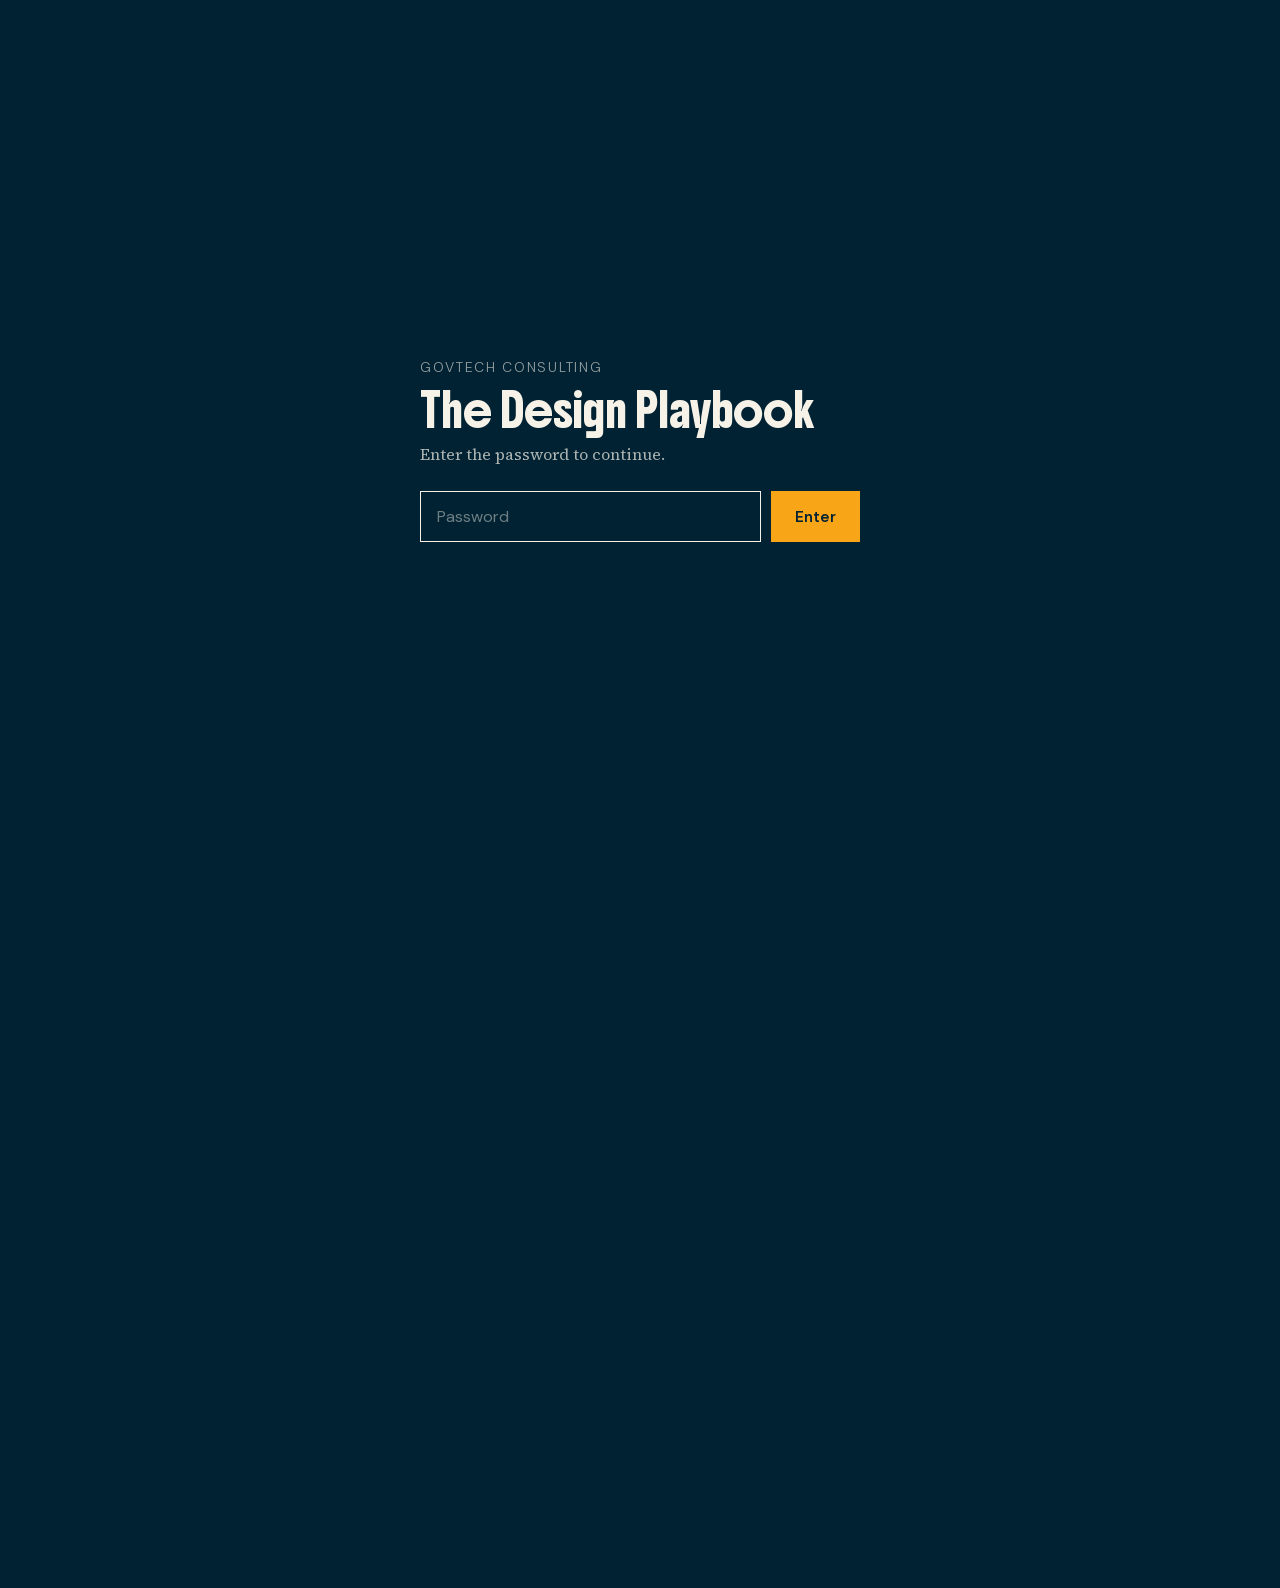
==== commit b1def6b9: "feat(landing): mobile card layout + Foreword shelf book + menu/TOC polish Landing: - Add Foreword (b" ====
--- a/foreword.html
+++ b/foreword.html
@@ -75,6 +75,18 @@
       <p class="menu__eyebrow">The Design Playbook</p>
       <ul class="menu__list">
         <li class="menu__item">
+          <a class="menu__row" data-href="foreword.html" href="foreword.html">
+            <span class="menu__icon">
+              <img class="menu__icon-base" src="assets/menu_0.svg" alt="" />
+              <img class="menu__icon-hover" src="assets/menu_0_hover.svg" alt="" aria-hidden="true" />
+            </span>
+            <span class="menu__text">
+              <span class="menu__num">00</span>
+              <span class="menu__title">Foreword</span>
+            </span>
+          </a>
+        </li>
+        <li class="menu__item">
           <a class="menu__row" data-href="why-we-exist.html" href="why-we-exist.html">
             <span class="menu__icon">
               <img class="menu__icon-base" src="assets/menu_1.svg" alt="" />
--- a/css/styles.css
+++ b/css/styles.css
@@ -325,9 +325,12 @@
   left: 50%;
   bottom: 0;
   z-index: 2;
-  width: 1022px;                     /* 4×188 + 3×90 */
+  width: 1300px;                     /* 5×188 + 4×90 */
   height: 340px;
-  transform: translateX(-50%);
+  /* --shelf-scale is set by fitShelf() in main.js so the whole shelf scales down to
+     fit narrow viewports (origin bottom-centre → stays centred + flush to the floor). */
+  transform-origin: 50% 100%;
+  transform: translateX(-50%) scale(var(--shelf-scale, 1));
 }
 /* Home books use a smaller icon than the menu → room for the date + clear spacing. */
 .home-shelf .book__icon { width: 70px; height: 70px; }
@@ -639,7 +642,7 @@
 
 .book__num {
   position: absolute;
-  top: 19px;
+  top: 30px;
   left: 0;
   right: 0;
   text-align: center;
@@ -803,3 +806,124 @@
 @media (prefers-reduced-motion: reduce) {
   .gtc-gate--shake .gtc-gate__card { animation: none; }
 }
+
+/* ============================================================================
+   MOBILE LANDING (≤768px) — replace the rising-books shelf with a static vertical
+   stack of horizontal cards (icon · number · divider · title), each with a CSS
+   "spine ledge" below it. No hover/physics (that all stays desktop-only). The hero
+   keeps its cover → intro-reveal scroll story; the cards flow in a normal section
+   below it (js/main.js plays the reveal once, then leaves scroll fully native).
+   ========================================================================== */
+
+/* Desktop: the mobile cards section is not rendered. */
+.home-cards { display: none; }
+
+@media (max-width: 768px) {
+  /* Cover lockup — stack the pinwheel ABOVE the title so the wide "THE GTC DESIGN"
+     line gets the full width and can't run off the edge. Side padding as a safety net. */
+  .lockup-row {
+    flex-direction: column;
+    gap: clamp(10px, 3vw, 18px);
+    max-width: 100vw;
+    padding-inline: 20px;
+    text-align: center;
+  }
+  .pinwheel-slot { width: clamp(92px, 24vw, 128px); }
+  .lockup { font-size: clamp(20px, 6.4vw, 30px); line-height: 1.32; }
+
+  /* After-scroll reveal centres in the FULL hero (no shelf band to reserve below). */
+  .intro-reveal { bottom: 0; width: min(560px, 86vw); }
+
+  /* The desktop rising-books shelf is replaced by the cards below. */
+  .home-shelf { display: none; }
+
+  /* ---- The stacked cards ---- */
+  .home-cards {
+    display: flex;
+    flex-direction: column;
+    gap: 38px;                         /* room for each card's thicker spine ledge */
+    margin: 0;
+    padding: 6px clamp(16px, 5vw, 28px) clamp(48px, 12vw, 80px);
+    background: var(--chalk);
+  }
+  .home-card {
+    position: relative;
+    display: flex;
+    align-items: center;
+    gap: clamp(10px, 3.4vw, 18px);
+    min-height: clamp(92px, 26vw, 120px);
+    padding-inline: clamp(16px, 5vw, 26px);
+    /* Horizontal gradient — lightest on the left, deepening to the right. */
+    background: linear-gradient(90deg, #aed3ed 0%, #4f94cf 47.12%);
+    color: #fff;
+    text-decoration: none;
+    -webkit-tap-highlight-color: transparent;
+    transition: transform 0.18s ease, filter 0.18s ease;
+  }
+  .home-card--soon { background: var(--book-soon); }
+  /* Press feedback (no hover/physics) for the interactive cards. */
+  a.home-card:active { transform: scale(0.985); filter: brightness(1.04); }
+  a.home-card:focus-visible { outline: 3px solid var(--midnight); outline-offset: 3px; }
+
+  .home-card__icon {
+    position: relative;
+    flex: 0 0 auto;
+    width: clamp(46px, 14vw, 66px);
+    height: clamp(46px, 14vw, 66px);
+  }
+  .home-card__icon img { width: 100%; height: 100%; object-fit: contain; display: block; }
+
+  .home-card__num {
+    flex: 0 0 auto;
+    min-width: 38px;
+    text-align: center;
+    font-family: var(--font-display);
+    font-weight: 400;
+    font-size: 36px;
+    line-height: 1;
+    color: var(--chalk);
+  }
+  /* Vertical divider between the number and the title — thick, near full-height with
+     a small, equal gap top and bottom. */
+  .home-card__rule {
+    flex: 0 0 auto;
+    align-self: stretch;
+    width: 3px;
+    margin-block: 12px;
+    background: rgba(246, 242, 231, 0.55);
+  }
+  .home-card__body { flex: 1 1 auto; min-width: 0; }
+  .home-card__title {
+    font-family: var(--font-sans);
+    font-weight: 700;
+    font-size: clamp(16px, 5vw, 22px);
+    line-height: 1.25;
+    letter-spacing: -0.4px;
+    color: #fff;
+  }
+  .home-card__soon {
+    display: block;
+    margin-top: 6px;
+    font-family: var(--font-serif);
+    font-style: italic;
+    font-weight: 400;
+    font-size: clamp(13px, 4vw, 16px);
+    color: rgba(246, 242, 231, 0.85);
+  }
+
+  /* "Spine ledge" — CSS-drawn gray bars in the gap directly below each card. Solid
+     Gray-3, thicker, with lengths + offsets varied per card so the stack reads like
+     books piled on top of one another (responsive, no SVG). */
+  .home-card::after {
+    content: "";
+    position: absolute;
+    top: 100%;
+    height: 18px;
+    background: var(--gray3);
+  }
+  .home-card:nth-child(1)::after { left: 12px; right: 54px; }
+  .home-card:nth-child(2)::after { left: 40px; right: 14px; }
+  .home-card:nth-child(3)::after { left: 8px;  right: 82px; }
+  .home-card:nth-child(4)::after { left: 58px; right: 22px; }
+  .home-card:nth-child(5)::after { left: 18px; right: 62px; }
+}
--- a/css/chapter.css
+++ b/css/chapter.css
@@ -178,6 +178,39 @@
 /* display:contents → toc/flowercol participate directly in the canvas layout. */
 .body-left { display: contents; }
 
+/* ---------------------------------------------------------------------------
+   FOREWORD (chapter 0) — chalk page, no hero, no TOC (Figma 2146:5238).
+   The fixed left rail IS visible here (no coloured hero hides it), so the title
+   and banner must clear it: --fw-rail mirrors the .rail width (94px desktop,
+   64px ≤1180). The banner starts flush with the rail divider and runs to the
+   canvas's right edge (capped at the 1440 canvas); the title is indented 24px
+   further in. Both track the rail so they never overlap it on resize. min-height
+   keeps the panel taller than one viewport so its transition into C1 reads.
+   --------------------------------------------------------------------------- */
+.chapter-panel--foreword .page-body.foreword,
+.page-body.foreword.chapter-panel--foreword {
+  --fw-rail: 94px;                         /* mirrors .rail width (see @media 1180) */
+  min-height: 100vh;
+  padding-top: clamp(96px, 12vh, 140px);   /* clears the topbar logo/hamburger */
+}
+.foreword__title {
+  margin: 0 0 0 calc(var(--fw-rail) + 24px);   /* clears the rail + a 24px gutter */
+  font-family: var(--font-display);
+  font-weight: 400;
+  font-size: clamp(2.2rem, 5.2vw, 75px);
+  line-height: 1.6;
+  color: var(--midnight);
+}
+.foreword__graphic {
+  display: block;
+  margin: clamp(24px, 4vh, 40px) 0 clamp(24px, 4vh, 40px) var(--fw-rail);  /* flush with the rail divider */
+  width: calc(100% - var(--fw-rail));      /* runs to the canvas right edge (≤1440 cap) */
+  height: auto;
+}
+/* The copy column keeps the shared .copy offset; just trim its top padding so it
+   follows the banner rather than the (absent) hero band. */
+.foreword__copy { padding-top: clamp(32px, 5vh, 78px); }
+
 /* ----- Table of contents (left column — pinned to follow scroll) -----
    Floated (in normal flow) so ScrollTrigger can pin it — CSS sticky/fixed can't
    survive the ScrollSmoother transform, and pinning fails on absolute/grid/flex
@@ -187,92 +220,115 @@
   width: 328px;
   margin-left: 132px;
 }
-.toc__label {
-  margin: 0 0 9px;
-  font-family: var(--font-sans);
-  font-weight: 300;
-  font-size: 16px;
+/* Chapter switcher — four cells that jump between chapters (same behaviour as the
+   menu). The cell for the chapter you're in is accent-filled and shows its colour
+   icon; the others are grey with the mono icon. Cell 4 is "coming soon" (inert). */
+.toc__chapters {
+  display: grid;
+  grid-template-columns: repeat(4, 1fr);
+  gap: 2px;
+  width: 100%;
+  margin: 0 0 32px;
+}
+.toc__chapter {
+  position: relative;
+  display: flex;
+  flex-direction: column;
+  align-items: center;
+  height: 100px;
+  padding: 9px 0 14px;
+  background: #b8bdb9;
+  text-decoration: none;
+  transition: background 0.3s ease;
+}
+.toc__chapter:hover { background: #a9aea4; }
+.toc__chapter:focus-visible { outline: 3px solid var(--midnight); outline-offset: 2px; }
+.toc__chapter-num {
+  font-family: var(--font-display);
+  font-weight: 400;
+  font-size: 15px;
   line-height: 1;
-  letter-spacing: 0.02em;
-  text-transform: uppercase;
-  color: var(--midnight);
-}
-.toc__progress {
+  color: var(--midnight);
+}
+.toc__chapter-icon {
   position: relative;
-  width: 161px;
-  height: 11px;
-  border-radius: 10px;
-  background: var(--skeleton);
-  overflow: hidden;
-}
-.toc__progress-fill {
-  position: absolute;
-  left: 0;
-  top: 0;
+  flex: 1;
+  width: 38px;
+  margin-top: 8px;
+}
+.toc__chapter-icon img {
+  position: absolute;
+  inset: 0;
+  width: 100%;
   height: 100%;
-  width: 38%;                  /* start; JS tracks scroll */
-  border-radius: 10px;
-  background: var(--accent, var(--orange));
-}
+  object-fit: contain;
+  transition: opacity 0.3s ease;
+}
+.toc__chapter-icon-hover { opacity: 0; }
+/* Current chapter — accent fill, colour icon, no jump. */
+.toc__chapter.is-current { background: var(--accent, var(--orange)); pointer-events: none; }
+.toc__chapter.is-current .toc__chapter-icon-base { opacity: 0; }
+.toc__chapter.is-current .toc__chapter-icon-hover { opacity: 1; }
+/* Chapter 4 — not built yet (mirrors the menu's "coming soon" row). */
+.toc__chapter--soon { pointer-events: none; }
+
+/* Chapter title — the big display title for the chapter you're reading. */
+.toc__chapter-title {
+  margin: 0 0 24px;
+  font-family: var(--font-display);
+  font-weight: 400;
+  font-size: 24px;
+  line-height: 1.5;
+  color: var(--accent, var(--orange));
+}
+
 .toc__list {
   list-style: none;
-  margin: 12px 0 0;
+  margin: 18px 0 0;
   padding: 0;
   display: flex;
   flex-direction: column;
-  gap: 5px;
-}
-.toc__list li { display: flex; flex-direction: column; gap: 5px; }
-
+}
+.toc__list > li { display: flex; flex-direction: column; padding: 14px 0; }
+.toc__list > li + li { border-top: 1px solid rgba(1, 34, 51, 0.14); }
+
+/* Rows are a quiet index (no fill); the active row simply turns accent-coloured. */
 .toc__row {
   display: flex;
   align-items: center;
   gap: 14px;
-  width: 305px;
-  height: 60px;
-  padding: 0 18px;
-  background: var(--toc-gray);
   text-decoration: none;
-  transition: background 0.3s ease;
-}
-.toc__row.is-active { background: var(--accent, var(--orange)); }
-.toc__row:focus-visible { outline: 3px solid var(--midnight); outline-offset: 2px; }
+}
+.toc__row:focus-visible,
+.toc__subrow:focus-visible { outline: 2px solid var(--midnight); outline-offset: 2px; }
 .toc__num {
   flex: none;
   font-family: var(--font-display);
   font-weight: 400;
   font-size: 15px;
   line-height: 1;
-  color: var(--chalk);
-}
-.toc__rule { flex: none; width: 1px; height: 45px; background: rgba(255, 255, 255, 0.65); }
+  color: var(--midnight);
+}
+.toc__rule { flex: none; width: 1px; height: 34px; background: rgba(1, 34, 51, 0.5); }
 .toc__title {
   font-family: var(--font-sans);
-  font-weight: 600;
-  font-size: 15px;
+  font-weight: 700;
+  font-size: 16px;
   line-height: 1.1;
-  letter-spacing: -0.3px;
+  letter-spacing: -0.32px;
   text-transform: uppercase;
-  color: #fff;
-}
-
-/* skeleton placeholder bars */
-.toc__skeleton {
-  display: block;
-  width: 305px;
-  height: 15px;
-  background: var(--skeleton);
-}
-.toc__skeleton--b { width: 293px; margin-left: 12px; }
-.toc__skeleton--e { width: 293px; margin-left: 12px; }
-.toc__skeleton--f { width: 281px; margin-left: 18px; }
-
-/* Sub-section rows — thinner "stacked books" under a section; accordion-opened
-   only for the section you're reading (height animated by JS). Same row language
-   as the main rows, just slimmer + indented + a lighter resting shade. */
+  color: var(--midnight);
+}
+/* Active row → accent-coloured number + title. */
+.toc__row.is-active .toc__num,
+.toc__row.is-active .toc__title { color: var(--accent, var(--orange)); }
+
+/* Sub-section rows — accordion-opened only for the section you're reading (height
+   animated by JS). A small accent diamond marks each; the active sub-row is full
+   midnight, the rest dimmed. */
 .toc__sub {
   list-style: none;
-  margin: 0;
+  margin: 8px 0 0;
   padding: 0;
   height: 0;            /* collapsed by default; JS animates to auto */
   overflow: hidden;
@@ -281,31 +337,37 @@
 .toc__subrow {
   display: flex;
   align-items: center;
-  width: 285px;                       /* narrower; right edge aligns with main rows */
-  min-height: 34px;                   /* slimmer than the 60px main row */
-  margin: 5px 0 0 20px;               /* stack gap + indent under the parent */
-  padding: 6px 14px;
-  background: rgba(27, 31, 38, 0.40); /* lighter than the main inactive row */
+  gap: 12px;
+  padding: 6px 0 6px 50px;
   text-decoration: none;
-  transition: background 0.25s ease;
-}
-.toc__subrow:hover { background: rgba(27, 31, 38, 0.52); }
-.toc__subrow.is-active { background: var(--accent, var(--orange)); }
-.toc__subrow:focus-visible { outline: 2px solid var(--midnight); outline-offset: 2px; }
+}
+.toc__subrow::before {
+  content: "";
+  flex: none;
+  width: 6px;
+  height: 6px;
+  transform: rotate(45deg);
+  background: var(--accent, var(--orange));
+}
 .toc__subtitle {
-  font-family: var(--font-sans);
-  font-weight: 600;
-  font-size: 12px;
-  line-height: 1.15;
-  letter-spacing: 0.01em;
-  text-transform: uppercase;
-  color: #fff;
-}
+  font-family: var(--font-serif);
+  font-weight: 500;
+  font-size: 16px;
+  line-height: 1.3;
+  letter-spacing: -0.28px;
+  color: rgba(1, 34, 51, 0.4);
+}
+.toc__subrow.is-active .toc__subtitle { color: var(--midnight); }
 
 /* ----- Body copy (right column) ----- */
 .copy {
+  /* Fluid body size — scales with the viewport (mirrors the heading clamp()s above):
+     18px on desktop, easing down to 16px on small screens. */
+  --copy-fs: clamp(16px, 0.25vw + 0.9rem, 18px);
   margin-left: 626px;
-  width: 604px;
+  /* Fluid comfortable measure: grows with the canvas, capped so line length stays
+     readable, and never collides with the canvas's right edge. */
+  width: min(820px, calc(100% - 626px - 40px));
   padding-top: 78px;           /* 1150 − 1072 */
   color: var(--midnight);
 }
@@ -332,8 +394,8 @@
   margin: 0 0 1.1em;
   font-family: var(--font-serif);
   font-weight: 400;
-  font-size: 16px;
-  line-height: 1.45;
+  font-size: var(--copy-fs);
+  line-height: 1.55;
   letter-spacing: -0.16px;
   color: var(--midnight);
 }
@@ -342,7 +404,7 @@
 
 /* Lead — the opening paragraph of a chapter body (a touch larger) */
 .copy .lead {
-  font-size: 18px;
+  font-size: calc(var(--copy-fs) * 1.1);
   line-height: 1.5;
   margin-bottom: 1.4em;
 }
@@ -371,8 +433,8 @@
   padding-left: 22px;
   margin-bottom: 0.5em;
   font-family: var(--font-serif);
-  font-size: 16px;
-  line-height: 1.5;
+  font-size: var(--copy-fs);
+  line-height: 1.55;
   letter-spacing: -0.16px;
   color: var(--midnight);
 }
@@ -433,7 +495,7 @@
   border-radius: 4px;
   background: rgba(1, 34, 51, 0.025);
   font-family: var(--font-serif);
-  font-size: 15px;
+  font-size: calc(var(--copy-fs) * 0.85);
   line-height: 1.5;
   color: rgba(1, 34, 51, 0.78);
 }
@@ -496,7 +558,7 @@
   font-family: var(--font-serif);
   font-style: italic;
   font-weight: 400;
-  font-size: 24px;
+  font-size: clamp(20px, 1.1vw + 1rem, 28px);
   line-height: 1.3;
   letter-spacing: -0.2px;
   color: var(--midnight);
@@ -517,6 +579,9 @@
 @media (max-width: 1180px) {
   .rail { width: 64px; }
   .rail__label { display: none; }
+  /* Foreword: track the narrower rail so the title/banner still clear it. */
+  .chapter-panel--foreword .page-body.foreword,
+  .page-body.foreword.chapter-panel--foreword { --fw-rail: 64px; }
   .rail__menu { top: 24px; width: 64px; height: 64px; }
   .rail__search { bottom: 28px; }
 
@@ -530,11 +595,11 @@
     margin: 0 auto 56px;
     padding-left: 84px;
   }
-  .toc__row, .toc__skeleton { width: 100%; max-width: 305px; }
+  .toc__chapters, .toc__chapter-title { max-width: 360px; }
   .copy {
     margin-left: 0;
     width: auto;
-    max-width: 640px;
+    max-width: 720px;
     margin-inline: auto;
     padding: 0 32px 0 96px;
   }
@@ -543,7 +608,6 @@
 @media (max-width: 680px) {
   .toc { padding-left: 76px; }
   .copy { padding-left: 84px; padding-right: 22px; }
-  .pullquote p { font-size: 18px; }
   .copy .callouts { grid-template-columns: 1fr; }
   /* On small screens let the hero title wrap instead of being clipped: bound its
      width (left + right) so wrapping engages, and re-enable normal wrapping. */
